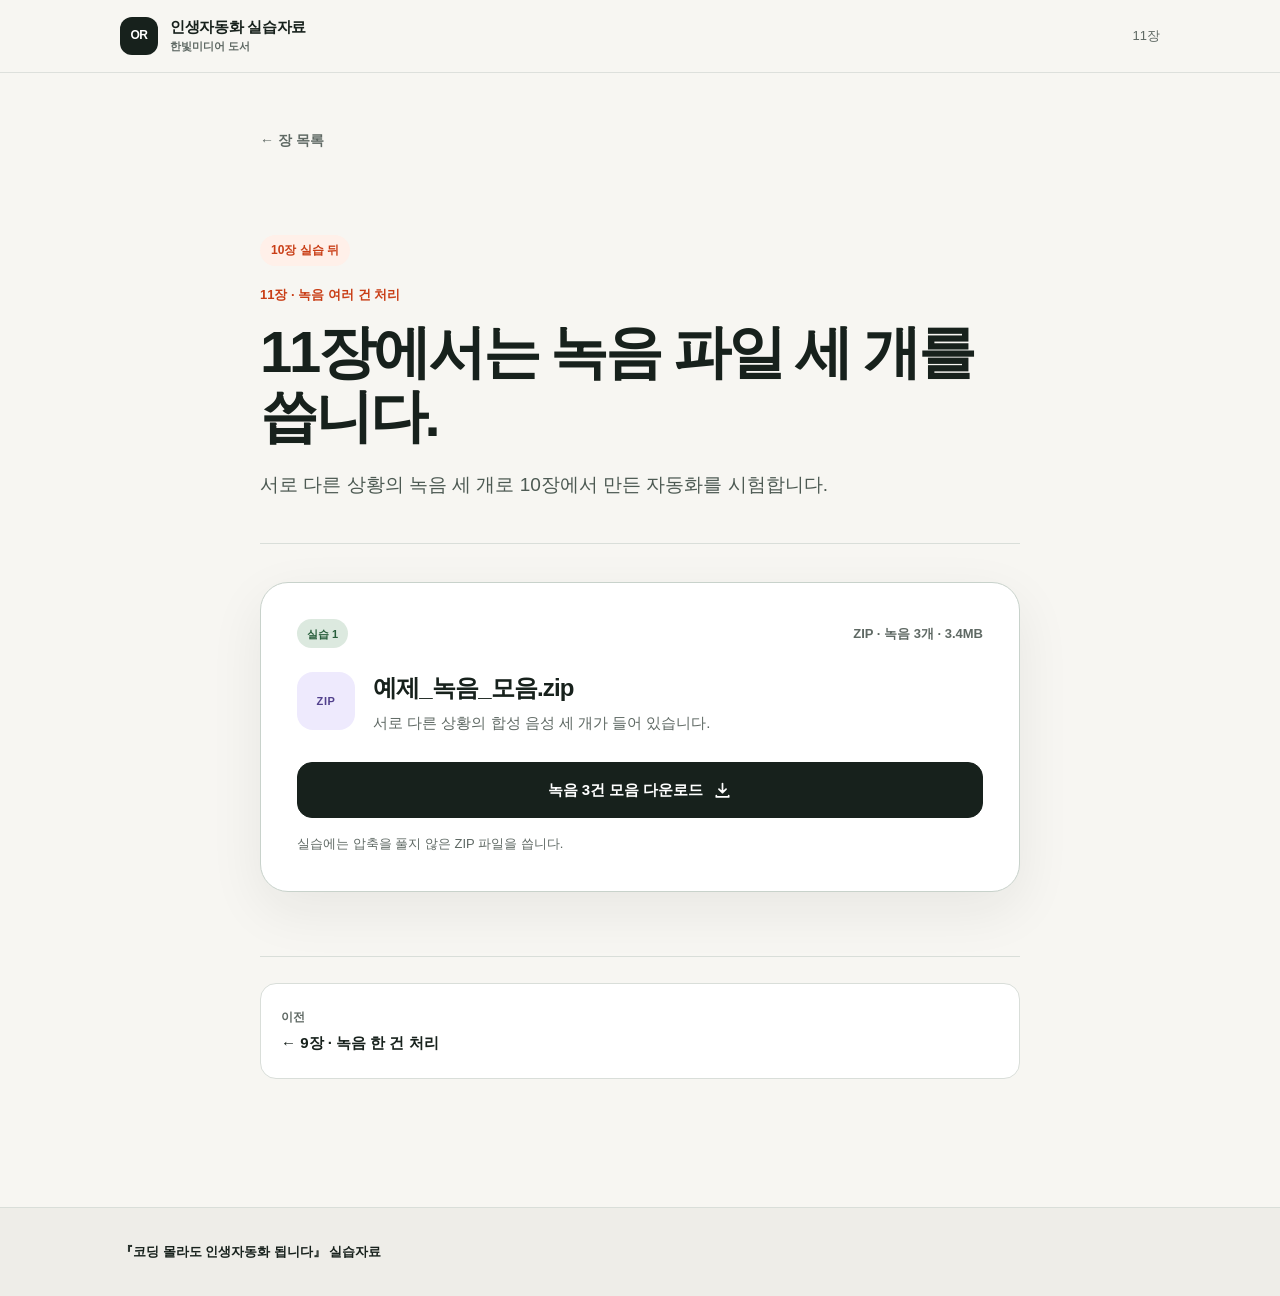
==== 11/index.html @ 4346d93c "refactor: split exercises into chapter pages" ====
<!DOCTYPE html>
<html lang="ko">
  <head>
    <meta charset="utf-8">
    <meta name="viewport" content="width=device-width, initial-scale=1">
    <meta name="theme-color" content="#f7f6f2">
    <meta name="robots" content="noindex, nofollow">
    <meta name="description" content="11장 녹음 여러 건 처리 실습자료">
    <link rel="canonical" href="https://life-auto.vercel.app/11/">
    <link rel="icon" href="/assets/favicon.svg" type="image/svg+xml">
    <link rel="stylesheet" href="/assets/styles.css">
    <script src="/assets/app.js" defer></script>
    <title>11장 녹음 여러 건 처리 | 인생자동화 실습자료</title>
  </head>
  <body>
    <a class="skip-link" href="#main" data-action="navigation.skip-to-main">
      본문으로 바로 이동
    </a>

    <header class="site-header">
      <div class="shell header-inner">
        <a class="brand" href="/" aria-label="장 목록" data-action="navigation.home">
          <span class="brand-mark" aria-hidden="true">OR</span>
          <span class="brand-copy">
            <strong>인생자동화 실습자료</strong>
            <span>한빛미디어 도서</span>
          </span>
        </a>
        <span class="header-state">11장</span>
      </div>
    </header>

    <main class="chapter-main" id="main">
      <div class="content-shell">
        <a class="back-link" href="/" data-action="navigation.chapter-picker">← 장 목록</a>

        <header class="chapter-hero">
          <span class="prerequisite">10장 실습 뒤</span>
          <p class="chapter-kicker">11장 · 녹음 여러 건 처리</p>
          <h1>11장에서는 녹음 파일 세 개를 씁니다.</h1>
          <p class="chapter-lead">
            서로 다른 상황의 녹음 세 개로 10장에서 만든 자동화를 시험합니다.
          </p>
        </header>

        <section class="step-block" aria-labelledby="audio-bundle-title" data-testid="chapter-11-audio-bundle">
          <div class="file-card">
            <div class="file-topline">
              <span class="timing">실습 1</span>
              <span class="file-meta">ZIP · 녹음 3개 · 3.4MB</span>
            </div>
            <div class="file-summary">
              <span class="file-icon is-audio" aria-hidden="true">ZIP</span>
              <div class="file-copy">
                <h2 id="audio-bundle-title">예제_녹음_모음.zip</h2>
                <p>서로 다른 상황의 합성 음성 세 개가 들어 있습니다.</p>
              </div>
            </div>
            <a
              class="download-button"
              href="/downloads/예제_녹음_모음.zip"
              download="예제_녹음_모음.zip"
              data-download="예제_녹음_모음.zip"
              data-action="download.chapter11.audio-bundle"
            >
              <span data-button-label>녹음 3건 모음 다운로드</span>
              <svg viewBox="0 0 20 20" aria-hidden="true">
                <path d="M10 2.75v9.5m0 0 3.75-3.75M10 12.25 6.25 8.5M3.5 15.25v1.5h13v-1.5"/>
              </svg>
            </a>
            <p class="after-note">
              실습에는 압축을 풀지 않은 ZIP 파일을 씁니다.
            </p>
          </div>
        </section>

        <nav class="chapter-pagination is-single" aria-label="실습자료 장 이동">
          <a
            class="pager-link"
            href="/9/"
            data-action="navigation.previous-chapter09"
          >
            <span>이전</span>
            <strong>← 9장 · 녹음 한 건 처리</strong>
          </a>
        </nav>
      </div>

      <p class="download-status" role="status" aria-live="polite" aria-atomic="true"></p>
    </main>

    <footer class="site-footer">
      <div class="shell footer-inner">
        <p>『코딩 몰라도 인생자동화 됩니다』 실습자료</p>
      </div>
    </footer>
  </body>
</html>
---- assets/styles.css ----
:root {
  --paper: #f7f6f2;
  --surface: #ffffff;
  --ink: #17211c;
  --muted: #5f6964;
  --line: #d9ded9;
  --accent: #c93e16;
  --accent-soft: #fff0e9;
  --sage: #dce9df;
  --sage-strong: #285e3b;
  --lavender: #eeeafd;
  --lavender-strong: #52418d;
  --warning: #704600;
  --warning-soft: #fff6d9;
  --warning-line: #e5c86d;
  --shadow: 0 18px 55px rgba(23, 33, 28, 0.07);
  --radius-lg: 28px;
  --radius-md: 18px;
  --shell: 1040px;
  --content: 760px;
}

* {
  box-sizing: border-box;
}

html {
  scroll-behavior: smooth;
}

body {
  min-height: 100vh;
  margin: 0;
  display: flex;
  flex-direction: column;
  background: var(--paper);
  color: var(--ink);
  font-family: Pretendard, "Pretendard Variable", -apple-system, BlinkMacSystemFont,
    "Apple SD Gothic Neo", "Noto Sans KR", "Segoe UI", sans-serif;
  font-size: 16px;
  line-height: 1.65;
  word-break: keep-all;
  -webkit-font-smoothing: antialiased;
}

main {
  flex: 1;
}

a {
  color: inherit;
}

button,
a {
  -webkit-tap-highlight-color: transparent;
}

button {
  font: inherit;
}

.shell {
  width: min(calc(100% - 40px), var(--shell));
  margin-inline: auto;
}

.content-shell {
  width: min(calc(100% - 40px), var(--content));
  margin-inline: auto;
}

.skip-link {
  position: fixed;
  z-index: 100;
  top: 12px;
  left: 12px;
  padding: 10px 14px;
  border-radius: 10px;
  background: var(--ink);
  color: #fff;
  font-weight: 750;
  text-decoration: none;
  transform: translateY(-170%);
  transition: transform 160ms ease;
}

.skip-link:focus {
  transform: translateY(0);
}

:focus-visible {
  outline: 3px solid #215bd8;
  outline-offset: 4px;
}

.site-header {
  position: sticky;
  z-index: 20;
  top: 0;
  border-bottom: 1px solid rgba(217, 222, 217, 0.86);
  background: rgba(247, 246, 242, 0.94);
  backdrop-filter: blur(16px);
}

.header-inner {
  min-height: 72px;
  display: flex;
  align-items: center;
  justify-content: space-between;
  gap: 24px;
}

.brand {
  display: inline-flex;
  align-items: center;
  gap: 12px;
  text-decoration: none;
}

.brand-mark {
  width: 38px;
  height: 38px;
  display: grid;
  place-items: center;
  border-radius: 12px;
  background: var(--ink);
  color: #fff;
  font-size: 12px;
  font-weight: 900;
  letter-spacing: -0.04em;
}

.brand-copy {
  display: grid;
  line-height: 1.25;
}

.brand-copy strong {
  font-size: 15px;
  letter-spacing: -0.02em;
}

.brand-copy span {
  margin-top: 3px;
  color: var(--muted);
  font-size: 11px;
  font-weight: 700;
}

.header-state {
  color: var(--muted);
  font-size: 13px;
  font-variant-numeric: tabular-nums;
}

.eyebrow {
  margin: 0 0 13px;
  color: var(--accent);
  font-size: 13px;
  font-weight: 850;
  letter-spacing: 0.08em;
}

.home-hero {
  border-bottom: 1px solid var(--line);
  background: #fbfaf7;
}

.home-hero-inner {
  max-width: 820px;
  padding-block: clamp(58px, 6vw, 76px);
}

.home-hero h1 {
  max-width: 760px;
  margin: 0;
  font-size: clamp(42px, 5vw, 60px);
  line-height: 1.07;
  letter-spacing: -0.06em;
}

.home-description {
  max-width: 650px;
  margin: 19px 0 0;
  color: #4d5a53;
  font-size: clamp(17px, 2vw, 20px);
  line-height: 1.75;
  letter-spacing: -0.025em;
}

.chapter-picker {
  padding-block: clamp(44px, 5vw, 58px) clamp(72px, 8vw, 96px);
}

.picker-heading {
  margin-bottom: 30px;
}

.picker-heading h2 {
  margin: 0;
  font-size: clamp(26px, 3vw, 36px);
  line-height: 1.2;
  letter-spacing: -0.045em;
}

.picker-heading p {
  margin: 10px 0 0;
  color: var(--muted);
  font-size: 16px;
}

.chapter-grid {
  display: grid;
  grid-template-columns: repeat(2, minmax(0, 1fr));
  gap: 16px;
}

.chapter-card {
  min-height: 160px;
  display: grid;
  grid-template-columns: 72px minmax(0, 1fr) 32px;
  align-items: center;
  gap: 20px;
  padding: 24px;
  border: 1px solid var(--line);
  border-radius: var(--radius-lg);
  background: var(--surface);
  box-shadow: 0 7px 25px rgba(23, 33, 28, 0.035);
  text-decoration: none;
  transition: border-color 160ms ease, box-shadow 160ms ease, transform 160ms ease;
}

.chapter-card:hover {
  border-color: #aeb8b1;
  box-shadow: var(--shadow);
  transform: translateY(-2px);
}

.chapter-card-number {
  color: #6d7a73;
  font-size: 48px;
  font-weight: 900;
  line-height: 1;
  letter-spacing: -0.07em;
  font-variant-numeric: tabular-nums;
}

.chapter-card-copy {
  min-width: 0;
}

.chapter-card-status {
  display: inline-flex;
  min-height: 27px;
  align-items: center;
  padding: 3px 10px;
  border-radius: 999px;
  background: var(--sage);
  color: var(--sage-strong);
  font-size: 11px;
  font-weight: 850;
}

.chapter-card-status.is-empty {
  background: var(--accent-soft);
  color: var(--accent);
}

.chapter-card h3 {
  margin: 12px 0 0;
  font-size: 22px;
  line-height: 1.28;
  letter-spacing: -0.04em;
}

.chapter-card p {
  margin: 7px 0 0;
  color: var(--muted);
  font-size: 14px;
}

.chapter-card-arrow {
  width: 32px;
  height: 32px;
  display: grid;
  place-items: center;
  border-radius: 50%;
  background: #f0f2ee;
  color: var(--ink);
  transition: background 160ms ease, color 160ms ease, transform 160ms ease;
}

.chapter-card-arrow svg {
  width: 18px;
  height: 18px;
  fill: none;
  stroke: currentColor;
  stroke-width: 1.8;
  stroke-linecap: round;
  stroke-linejoin: round;
}

.chapter-card:hover .chapter-card-arrow {
  background: var(--ink);
  color: #fff;
  transform: translateX(2px);
}

.computer-note {
  display: none;
  margin-top: 18px;
  padding: 16px;
  border: 1px solid var(--line);
  border-radius: 15px;
  background: var(--surface);
  color: var(--muted);
  font-size: 14px;
}

.copy-button {
  min-height: 44px;
  margin-top: 12px;
  padding: 8px 14px;
  border: 1px solid var(--line);
  border-radius: 11px;
  background: var(--paper);
  color: var(--ink);
  font-weight: 800;
  cursor: pointer;
}

.chapter-main {
  padding-block: 46px clamp(88px, 11vw, 128px);
}

.back-link {
  min-height: 44px;
  display: inline-flex;
  align-items: center;
  gap: 8px;
  color: var(--muted);
  font-size: 14px;
  font-weight: 750;
  text-decoration: none;
}

.back-link:hover {
  color: var(--ink);
}

.chapter-hero {
  margin: clamp(40px, 7vw, 72px) 0 42px;
}

.chapter-kicker {
  margin: 0 0 15px;
  color: var(--accent);
  font-size: 13px;
  font-weight: 850;
}

.chapter-hero h1 {
  margin: 0;
  font-size: clamp(38px, 6vw, 58px);
  line-height: 1.1;
  letter-spacing: -0.055em;
}

.chapter-lead {
  max-width: 650px;
  margin: 20px 0 0;
  color: #4d5a53;
  font-size: clamp(17px, 2vw, 19px);
  line-height: 1.75;
}

.prerequisite {
  display: inline-flex;
  min-height: 31px;
  align-items: center;
  margin-bottom: 18px;
  padding: 4px 11px;
  border-radius: 999px;
  background: var(--accent-soft);
  color: var(--accent);
  font-size: 12px;
  font-weight: 850;
}

.step-block {
  padding-top: 38px;
  border-top: 1px solid var(--line);
}

.step-block + .step-block {
  margin-top: 66px;
}

.step-heading {
  margin-bottom: 20px;
}

.step-label {
  margin: 0 0 8px;
  color: var(--sage-strong);
  font-size: 12px;
  font-weight: 850;
}

.step-label.is-later {
  color: var(--warning);
}

.step-heading h2 {
  margin: 0;
  font-size: clamp(25px, 3.5vw, 34px);
  line-height: 1.25;
  letter-spacing: -0.045em;
}

.step-heading p {
  margin: 10px 0 0;
  color: var(--muted);
}

.file-card {
  padding: clamp(24px, 4vw, 36px);
  border: 1px solid #c8d2cb;
  border-radius: var(--radius-lg);
  background: var(--surface);
  box-shadow: var(--shadow);
}

.file-card.is-later {
  border-color: var(--warning-line);
  box-shadow: 0 14px 40px rgba(112, 70, 0, 0.055);
}

.file-topline {
  display: flex;
  align-items: center;
  justify-content: space-between;
  gap: 16px;
  margin-bottom: 24px;
}

.timing {
  display: inline-flex;
  min-height: 29px;
  align-items: center;
  padding: 4px 10px;
  border-radius: 999px;
  background: var(--sage);
  color: var(--sage-strong);
  font-size: 11px;
  font-weight: 850;
}

.timing.is-later {
  background: var(--warning-soft);
  color: var(--warning);
}

.file-meta {
  color: var(--muted);
  font-size: 13px;
  font-weight: 700;
  font-variant-numeric: tabular-nums;
}

.file-summary {
  display: grid;
  grid-template-columns: 58px minmax(0, 1fr);
  gap: 18px;
}

.file-icon {
  width: 58px;
  height: 58px;
  display: grid;
  place-items: center;
  border-radius: 16px;
  background: #e9efea;
  color: #345441;
  font-size: 11px;
  font-weight: 900;
  letter-spacing: 0.05em;
}

.file-icon.is-pdf {
  background: #fce9e5;
  color: #a23a25;
}

.file-icon.is-audio {
  background: var(--lavender);
  color: var(--lavender-strong);
}

.file-copy {
  min-width: 0;
}

.file-copy h2,
.file-copy h3 {
  margin: 0;
  font-size: clamp(19px, 2.5vw, 24px);
  line-height: 1.3;
  letter-spacing: -0.035em;
  overflow-wrap: anywhere;
}

.file-copy p {
  margin: 8px 0 0;
  color: var(--muted);
  font-size: 15px;
}

.download-button {
  width: 100%;
  min-height: 56px;
  margin-top: 26px;
  display: flex;
  align-items: center;
  justify-content: center;
  gap: 10px;
  padding: 14px 20px;
  border: 1px solid var(--ink);
  border-radius: 15px;
  background: var(--ink);
  color: #fff;
  font-size: 15px;
  font-weight: 850;
  text-align: center;
  text-decoration: none;
  transition: background 160ms ease, border-color 160ms ease, transform 160ms ease;
}

.download-button:hover {
  border-color: #293b32;
  background: #293b32;
  transform: translateY(-1px);
}

.download-button.is-secondary {
  border-color: #c9a84d;
  background: #fff;
  color: #573600;
}

.download-button.is-secondary:hover {
  border-color: #a77f1d;
  background: var(--warning-soft);
}

.download-button.is-started {
  border-color: var(--sage-strong);
  background: var(--sage-strong);
  color: #fff;
}

.download-button svg {
  width: 19px;
  height: 19px;
  fill: none;
  stroke: currentColor;
  stroke-width: 1.8;
  stroke-linecap: round;
  stroke-linejoin: round;
}

.after-note {
  margin: 15px 0 0;
  color: var(--muted);
  font-size: 13px;
}

.after-note strong {
  color: var(--ink);
}

.answer-warning {
  margin-bottom: 18px;
  display: grid;
  grid-template-columns: 21px minmax(0, 1fr);
  gap: 11px;
  padding: 15px 16px;
  border: 1px solid var(--warning-line);
  border-radius: 14px;
  background: var(--warning-soft);
  color: var(--warning);
  font-size: 14px;
}

.answer-warning svg {
  width: 21px;
  height: 21px;
  margin-top: 1px;
  fill: none;
  stroke: currentColor;
  stroke-width: 1.7;
  stroke-linecap: round;
  stroke-linejoin: round;
}

.answer-warning p {
  margin: 0;
}

.empty-state {
  padding: clamp(30px, 5vw, 48px);
  border: 1px solid var(--line);
  border-radius: var(--radius-lg);
  background: var(--surface);
  box-shadow: var(--shadow);
}

.empty-mark {
  width: 54px;
  height: 54px;
  display: grid;
  place-items: center;
  margin-bottom: 25px;
  border-radius: 17px;
  background: var(--accent-soft);
  color: var(--accent);
  font-size: 14px;
  font-weight: 900;
}

.empty-state h2 {
  margin: 0;
  font-size: clamp(25px, 3.5vw, 34px);
  line-height: 1.25;
  letter-spacing: -0.045em;
}

.empty-state p {
  margin: 13px 0 0;
  color: var(--muted);
}

.chapter-pagination {
  margin-top: 64px;
  padding-top: 26px;
  display: grid;
  grid-template-columns: repeat(2, minmax(0, 1fr));
  gap: 14px;
  border-top: 1px solid var(--line);
}

.chapter-pagination.is-single {
  grid-template-columns: minmax(0, 1fr);
}

.pager-link {
  min-height: 96px;
  display: flex;
  flex-direction: column;
  justify-content: center;
  padding: 18px 20px;
  border: 1px solid var(--line);
  border-radius: 16px;
  background: var(--surface);
  text-decoration: none;
  transition: border-color 160ms ease, transform 160ms ease;
}

.pager-link:hover {
  border-color: #9faaa3;
  transform: translateY(-1px);
}

.pager-link.is-next {
  text-align: right;
}

.pager-link span {
  color: var(--muted);
  font-size: 12px;
  font-weight: 700;
}

.pager-link strong {
  margin-top: 5px;
  font-size: 15px;
  line-height: 1.35;
}

.download-status {
  position: fixed;
  z-index: 30;
  right: 20px;
  bottom: 20px;
  max-width: min(460px, calc(100% - 40px));
  margin: 0;
  padding: 14px 18px;
  border-radius: 13px;
  background: var(--ink);
  color: #fff;
  box-shadow: var(--shadow);
  font-size: 14px;
  font-weight: 700;
  opacity: 0;
  pointer-events: none;
  transform: translateY(12px);
  transition: opacity 160ms ease, transform 160ms ease;
}

.download-status.is-visible {
  opacity: 1;
  transform: translateY(0);
}

.site-footer {
  border-top: 1px solid var(--line);
  background: #eeede8;
}

.footer-inner {
  min-height: 88px;
  display: flex;
  align-items: center;
  justify-content: space-between;
  gap: 30px;
  color: var(--muted);
  font-size: 13px;
}

.footer-inner p {
  margin: 0;
}

.footer-inner p:first-child {
  color: var(--ink);
  font-weight: 800;
}

@media (max-width: 760px) {
  .shell,
  .content-shell {
    width: min(calc(100% - 30px), var(--shell));
  }

  .header-inner {
    min-height: 66px;
  }

  .header-state {
    display: none;
  }

  .home-hero-inner {
    padding-block: 58px 64px;
  }

  .chapter-grid {
    grid-template-columns: 1fr;
  }

  .computer-note {
    display: block;
  }

  .chapter-main {
    padding-top: 30px;
  }

  .chapter-hero {
    margin-top: 32px;
  }

  .footer-inner {
    padding-block: 28px;
    display: grid;
    gap: 8px;
  }
}

@media (max-width: 520px) {
  .brand-copy span {
    display: none;
  }

  .home-hero h1 {
    font-size: clamp(40px, 12vw, 52px);
  }

  .home-description {
    font-size: 16px;
  }

  .chapter-picker {
    padding-top: 48px;
  }

  .chapter-card {
    min-height: 158px;
    grid-template-columns: 54px minmax(0, 1fr) 28px;
    gap: 14px;
    padding: 21px 18px;
    border-radius: 21px;
  }

  .chapter-card-number {
    font-size: 39px;
  }

  .chapter-card h3 {
    font-size: 19px;
  }

  .chapter-card p {
    font-size: 13px;
  }

  .chapter-card-arrow {
    width: 28px;
    height: 28px;
  }

  .chapter-hero h1 {
    font-size: clamp(36px, 11vw, 48px);
  }

  .file-card {
    padding: 22px 18px;
    border-radius: 21px;
  }

  .file-topline {
    align-items: flex-start;
    flex-direction: column;
    gap: 8px;
    margin-bottom: 20px;
  }

  .file-summary {
    grid-template-columns: 46px minmax(0, 1fr);
    gap: 13px;
  }

  .file-icon {
    width: 46px;
    height: 46px;
    border-radius: 13px;
    font-size: 10px;
  }

  .file-copy p {
    font-size: 14px;
  }

  .chapter-pagination {
    grid-template-columns: 1fr;
  }

  .pager-link.is-next {
    text-align: left;
  }

  .download-status {
    right: 15px;
    bottom: 15px;
    max-width: calc(100% - 30px);
  }
}

@media (prefers-reduced-motion: reduce) {
  html {
    scroll-behavior: auto;
  }

  *,
  *::before,
  *::after {
    scroll-behavior: auto !important;
    transition-duration: 0.01ms !important;
  }
}
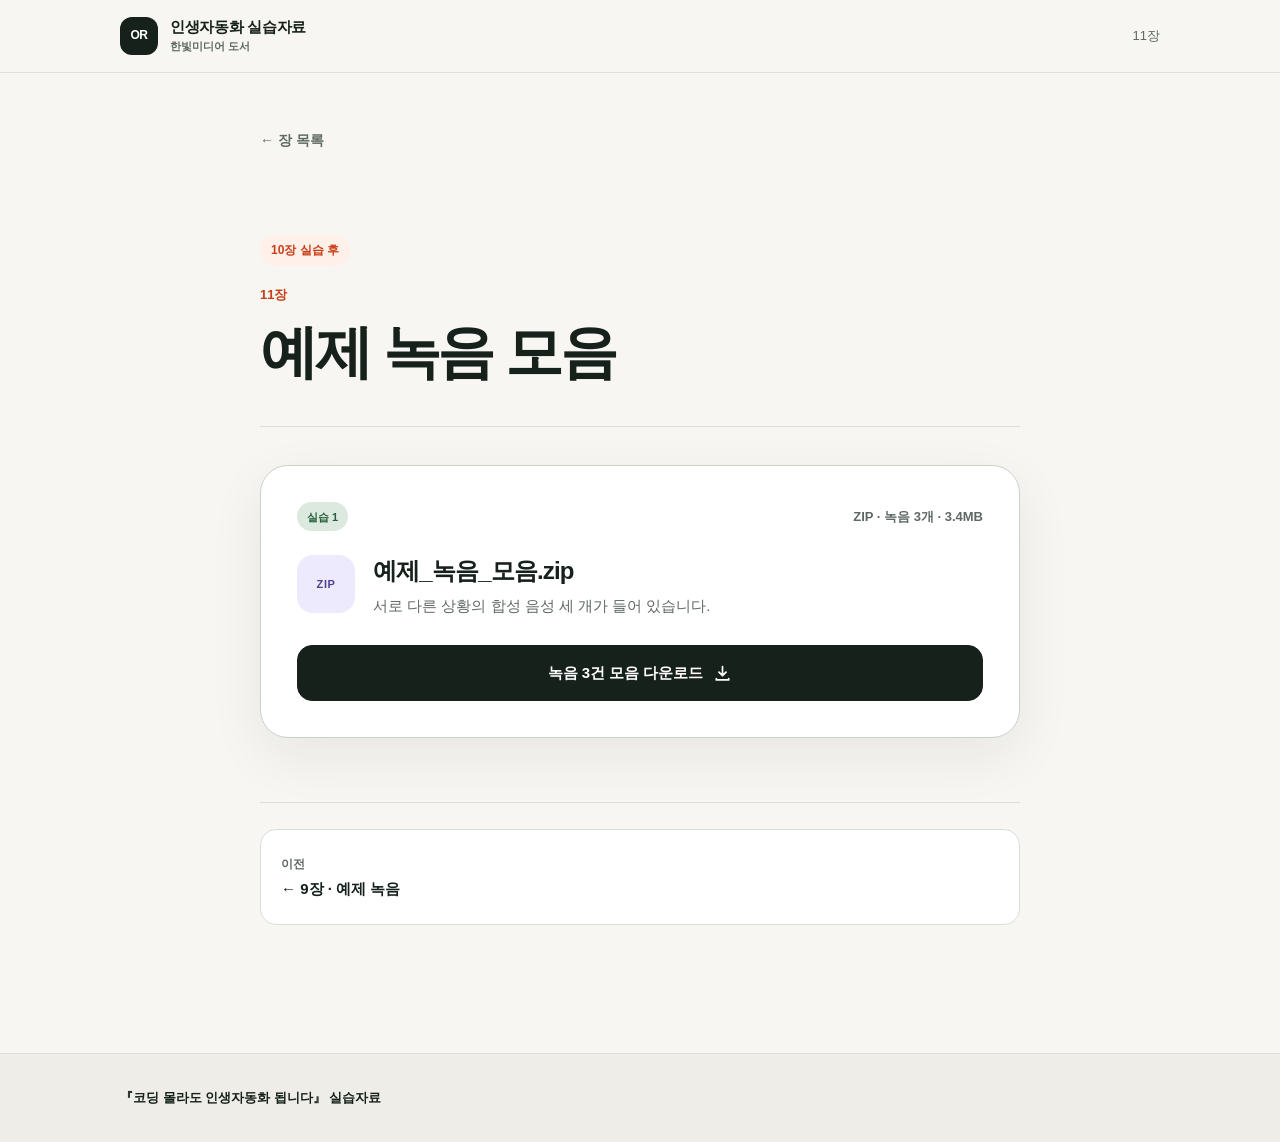
==== commit 58c5a841: "fix: simplify exercise navigation and copy" ====
--- a/11/index.html
+++ b/11/index.html
@@ -10,7 +10,7 @@
     <link rel="icon" href="/assets/favicon.svg" type="image/svg+xml">
     <link rel="stylesheet" href="/assets/styles.css">
     <script src="/assets/app.js" defer></script>
-    <title>11장 녹음 여러 건 처리 | 인생자동화 실습자료</title>
+    <title>11장 예제 녹음 모음 | 인생자동화 실습자료</title>
   </head>
   <body>
     <a class="skip-link" href="#main" data-action="navigation.skip-to-main">
@@ -35,12 +35,9 @@
         <a class="back-link" href="/" data-action="navigation.chapter-picker">← 장 목록</a>
 
         <header class="chapter-hero">
-          <span class="prerequisite">10장 실습 뒤</span>
-          <p class="chapter-kicker">11장 · 녹음 여러 건 처리</p>
-          <h1>11장에서는 녹음 파일 세 개를 씁니다.</h1>
-          <p class="chapter-lead">
-            서로 다른 상황의 녹음 세 개로 10장에서 만든 자동화를 시험합니다.
-          </p>
+          <span class="prerequisite">10장 실습 후</span>
+          <p class="chapter-kicker">11장</p>
+          <h1>예제 녹음 모음</h1>
         </header>
 
         <section class="step-block" aria-labelledby="audio-bundle-title" data-testid="chapter-11-audio-bundle">
@@ -68,9 +65,6 @@
                 <path d="M10 2.75v9.5m0 0 3.75-3.75M10 12.25 6.25 8.5M3.5 15.25v1.5h13v-1.5"/>
               </svg>
             </a>
-            <p class="after-note">
-              실습에는 압축을 풀지 않은 ZIP 파일을 씁니다.
-            </p>
           </div>
         </section>
 
@@ -81,7 +75,7 @@
             data-action="navigation.previous-chapter09"
           >
             <span>이전</span>
-            <strong>← 9장 · 녹음 한 건 처리</strong>
+            <strong>← 9장 · 예제 녹음</strong>
           </a>
         </nav>
       </div>
--- a/assets/styles.css
+++ b/assets/styles.css
@@ -180,15 +180,6 @@
   letter-spacing: -0.06em;
 }
 
-.home-description {
-  max-width: 650px;
-  margin: 19px 0 0;
-  color: #4d5a53;
-  font-size: clamp(17px, 2vw, 20px);
-  line-height: 1.75;
-  letter-spacing: -0.025em;
-}
-
 .chapter-picker {
   padding-block: clamp(44px, 5vw, 58px) clamp(72px, 8vw, 96px);
 }
@@ -204,15 +195,9 @@
   letter-spacing: -0.045em;
 }
 
-.picker-heading p {
-  margin: 10px 0 0;
-  color: var(--muted);
-  font-size: 16px;
-}
-
 .chapter-grid {
   display: grid;
-  grid-template-columns: repeat(2, minmax(0, 1fr));
+  grid-template-columns: repeat(3, minmax(0, 1fr));
   gap: 16px;
 }
 
@@ -272,12 +257,6 @@
   font-size: 22px;
   line-height: 1.28;
   letter-spacing: -0.04em;
-}
-
-.chapter-card p {
-  margin: 7px 0 0;
-  color: var(--muted);
-  font-size: 14px;
 }
 
 .chapter-card-arrow {
@@ -365,14 +344,6 @@
   font-size: clamp(38px, 6vw, 58px);
   line-height: 1.1;
   letter-spacing: -0.055em;
-}
-
-.chapter-lead {
-  max-width: 650px;
-  margin: 20px 0 0;
-  color: #4d5a53;
-  font-size: clamp(17px, 2vw, 19px);
-  line-height: 1.75;
 }
 
 .prerequisite {
@@ -570,16 +541,6 @@
   stroke-linejoin: round;
 }
 
-.after-note {
-  margin: 15px 0 0;
-  color: var(--muted);
-  font-size: 13px;
-}
-
-.after-note strong {
-  color: var(--ink);
-}
-
 .answer-warning {
   margin-bottom: 18px;
   display: grid;
@@ -760,7 +721,15 @@
   }
 
   .computer-note {
-    display: block;
+    display: flex;
+    align-items: center;
+    justify-content: space-between;
+    gap: 12px;
+  }
+
+  .copy-button {
+    flex: none;
+    margin-top: 0;
   }
 
   .chapter-main {
@@ -785,10 +754,6 @@
 
   .home-hero h1 {
     font-size: clamp(40px, 12vw, 52px);
-  }
-
-  .home-description {
-    font-size: 16px;
   }
 
   .chapter-picker {
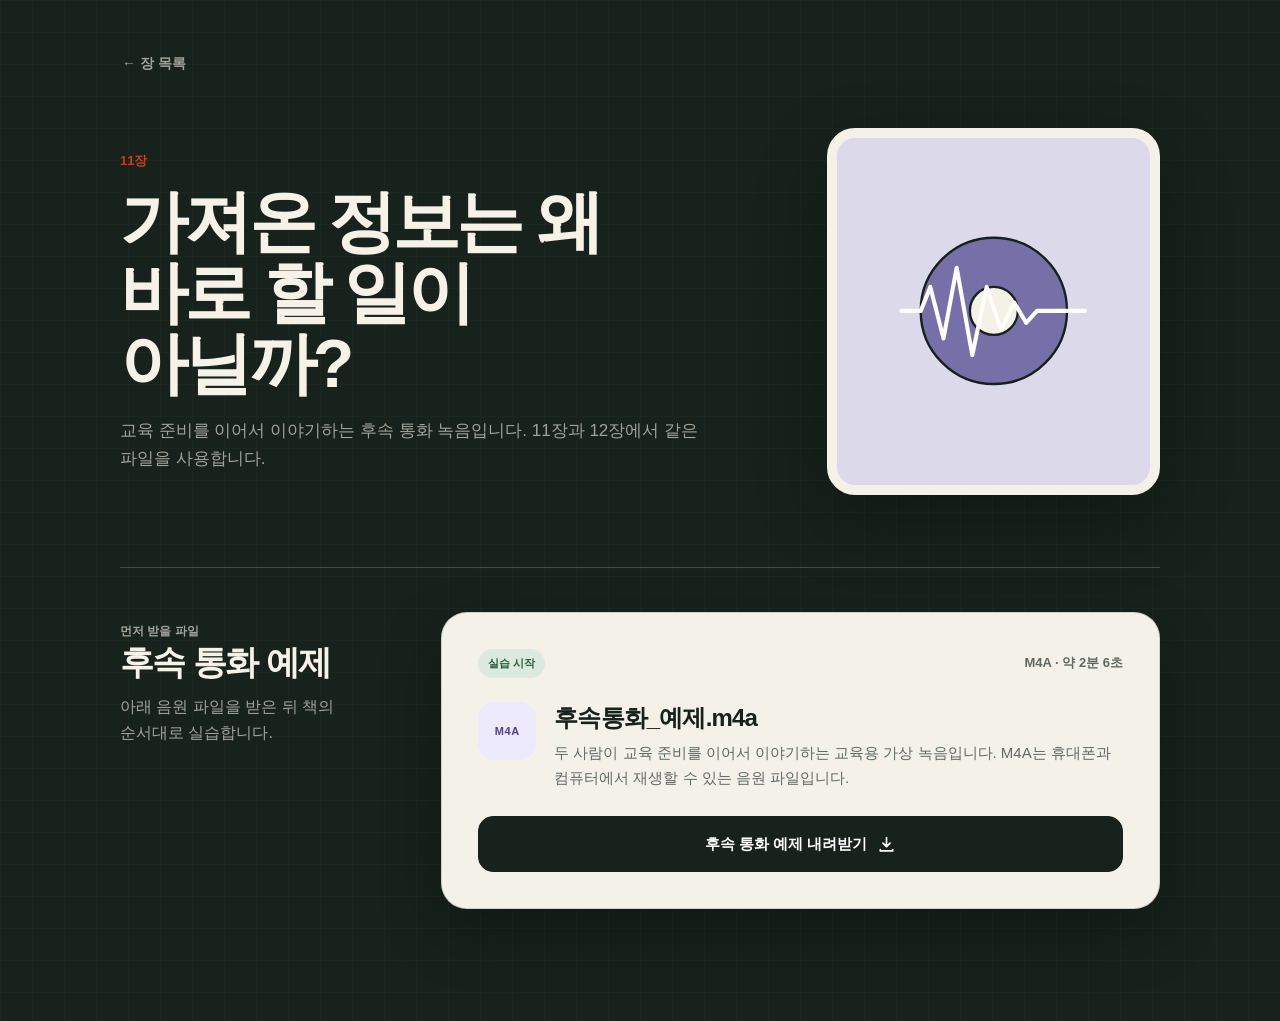
==== commit bba8cb74: "feat: publish shared chapter 11 and 12 follow-up audio" ====
--- a/11/index.html
+++ b/11/index.html
@@ -5,88 +5,25 @@
     <meta name="viewport" content="width=device-width, initial-scale=1">
     <meta name="theme-color" content="#f7f6f2">
     <meta name="robots" content="noindex, nofollow">
-    <meta name="description" content="11장 녹음 여러 건 처리 실습자료">
+    <meta name="description" content="11장과 12장에서 함께 사용하는 교육 준비 후속 통화 실습자료">
     <link rel="canonical" href="https://life-auto.vercel.app/11/">
     <link rel="icon" href="/assets/favicon.svg" type="image/svg+xml">
     <link rel="stylesheet" href="/assets/styles.css">
     <script src="/assets/app.js" defer></script>
-    <title>11장 예제 녹음 모음 | 인생자동화 실습자료</title>
+    <title>11장. 가져온 정보는 왜 바로 할 일이 아닐까? | 인생자동화 실습자료</title>
   </head>
-  <body>
-    <a class="skip-link" href="#main" data-action="navigation.skip-to-main">
-      본문으로 바로 이동
-    </a>
+  <body class="chapter-page chapter-page--audio">
+    <a class="skip-link" href="#main" data-action="navigation.skip-to-main">본문으로 바로 이동</a>
+    <header class="site-header"><div class="shell header-inner"><a class="brand" href="/" aria-label="장 목록" data-action="navigation.home"><span class="brand-mark" aria-hidden="true">OR</span><span class="brand-copy"><strong>인생자동화 실습자료</strong><span>한빛미디어 도서</span></span></a><span class="header-state">11장</span></div></header>
+    <main class="chapter-main" id="main"><div class="content-shell">
+      <a class="back-link" href="/" data-action="navigation.chapter-picker">← 장 목록</a>
+      <header class="chapter-hero"><div class="chapter-hero-copy"><p class="chapter-kicker">11장</p><h1>가져온 정보는 왜 바로 할 일이 아닐까?</h1><p class="chapter-intro">교육 준비를 이어서 이야기하는 후속 통화 녹음입니다. 11장과 12장에서 같은 파일을 사용합니다.</p></div><div class="chapter-hero-visual" aria-hidden="true"><svg viewBox="0 0 240 180"><circle class="visual-disc" cx="120" cy="90" r="61"/><circle class="visual-disc-inner" cx="120" cy="90" r="20"/><path class="visual-wave" d="M43 90h16l8-20 11 43 11-59 13 73 12-57 12 36 11-23 10 17 9-10h40"/></svg></div></header>
 
-    <header class="site-header">
-      <div class="shell header-inner">
-        <a class="brand" href="/" aria-label="장 목록" data-action="navigation.home">
-          <span class="brand-mark" aria-hidden="true">OR</span>
-          <span class="brand-copy">
-            <strong>인생자동화 실습자료</strong>
-            <span>한빛미디어 도서</span>
-          </span>
-        </a>
-        <span class="header-state">11장</span>
-      </div>
-    </header>
-
-    <main class="chapter-main" id="main">
-      <div class="content-shell">
-        <a class="back-link" href="/" data-action="navigation.chapter-picker">← 장 목록</a>
-
-        <header class="chapter-hero">
-          <span class="prerequisite">10장 실습 후</span>
-          <p class="chapter-kicker">11장</p>
-          <h1>예제 녹음 모음</h1>
-        </header>
-
-        <section class="step-block" aria-labelledby="audio-bundle-title" data-testid="chapter-11-audio-bundle">
-          <div class="file-card">
-            <div class="file-topline">
-              <span class="timing">실습 1</span>
-              <span class="file-meta">ZIP · 녹음 3개 · 3.4MB</span>
-            </div>
-            <div class="file-summary">
-              <span class="file-icon is-audio" aria-hidden="true">ZIP</span>
-              <div class="file-copy">
-                <h2 id="audio-bundle-title">예제_녹음_모음.zip</h2>
-                <p>서로 다른 상황의 합성 음성 세 개가 들어 있습니다.</p>
-              </div>
-            </div>
-            <a
-              class="download-button"
-              href="/downloads/예제_녹음_모음.zip"
-              download="예제_녹음_모음.zip"
-              data-download="예제_녹음_모음.zip"
-              data-action="download.chapter11.audio-bundle"
-            >
-              <span data-button-label>녹음 3건 모음 다운로드</span>
-              <svg viewBox="0 0 20 20" aria-hidden="true">
-                <path d="M10 2.75v9.5m0 0 3.75-3.75M10 12.25 6.25 8.5M3.5 15.25v1.5h13v-1.5"/>
-              </svg>
-            </a>
-          </div>
-        </section>
-
-        <nav class="chapter-pagination is-single" aria-label="실습자료 장 이동">
-          <a
-            class="pager-link"
-            href="/9/"
-            data-action="navigation.previous-chapter09"
-          >
-            <span>이전</span>
-            <strong>← 9장 · 예제 녹음</strong>
-          </a>
-        </nav>
-      </div>
-
-      <p class="download-status" role="status" aria-live="polite" aria-atomic="true"></p>
-    </main>
-
-    <footer class="site-footer">
-      <div class="shell footer-inner">
-        <p>『코딩 몰라도 인생자동화 됩니다』 실습자료</p>
-      </div>
-    </footer>
+      <section class="step-block" aria-labelledby="followup-recording-title" data-testid="chapter-11-followup-recording">
+        <header class="step-heading"><p class="step-label">먼저 받을 파일</p><h2 id="followup-recording-title">후속 통화 예제</h2><p>아래 음원 파일을 받은 뒤 책의 순서대로 실습합니다.</p></header>
+        <div class="file-card"><div class="file-topline"><span class="timing">실습 시작</span><span class="file-meta">M4A · 약 2분 6초</span></div><div class="file-summary"><span class="file-icon is-audio" aria-hidden="true">M4A</span><div class="file-copy"><h3>후속통화_예제.m4a</h3><p>두 사람이 교육 준비를 이어서 이야기하는 교육용 가상 녹음입니다. M4A는 휴대폰과 컴퓨터에서 재생할 수 있는 음원 파일입니다.</p></div></div><a class="download-button" href="/downloads/후속통화_예제.m4a" download="후속통화_예제.m4a" data-download="후속통화_예제.m4a" data-action="download.chapter11.followup-recording"><span data-button-label>후속 통화 예제 내려받기</span><svg viewBox="0 0 20 20" aria-hidden="true"><path d="M10 2.75v9.5m0 0 3.75-3.75M10 12.25 6.25 8.5M3.5 15.25v1.5h13v-1.5"/></svg></a></div>
+      </section>
+    </div><p class="download-status" role="status" aria-live="polite" aria-atomic="true"></p></main>
+    <footer class="site-footer"><div class="shell footer-inner"><p>『코딩 몰라도 인생자동화 됩니다』 실습자료</p></div></footer>
   </body>
 </html>
--- a/assets/styles.css
+++ b/assets/styles.css
@@ -1,9 +1,9 @@
 :root {
-  --paper: #f7f6f2;
+  --paper: #f3f1eb;
   --surface: #ffffff;
   --ink: #17211c;
   --muted: #5f6964;
-  --line: #d9ded9;
+  --line: #d5d9d3;
   --accent: #c93e16;
   --accent-soft: #fff0e9;
   --sage: #dce9df;
@@ -13,7 +13,7 @@
   --warning: #704600;
   --warning-soft: #fff6d9;
   --warning-line: #e5c86d;
-  --shadow: 0 18px 55px rgba(23, 33, 28, 0.07);
+  --shadow: 0 24px 64px rgba(23, 33, 28, 0.09);
   --radius-lg: 28px;
   --radius-md: 18px;
   --shell: 1040px;
@@ -43,6 +43,239 @@
   -webkit-font-smoothing: antialiased;
 }
 
+body.home-page {
+  background:
+    linear-gradient(rgba(255, 255, 255, 0.018) 1px, transparent 1px),
+    linear-gradient(90deg, rgba(255, 255, 255, 0.018) 1px, transparent 1px),
+    #17221c;
+  background-size: 32px 32px;
+  color: #f6f2e8;
+}
+
+body.chapter-page {
+  background:
+    linear-gradient(rgba(255, 255, 255, 0.018) 1px, transparent 1px),
+    linear-gradient(90deg, rgba(255, 255, 255, 0.018) 1px, transparent 1px),
+    #17221c;
+  background-size: 32px 32px;
+  color: #f6f2e8;
+}
+
+.chapter-page .site-header {
+  border-color: rgba(246, 242, 232, 0.16);
+  background: rgba(23, 34, 28, 0.92);
+}
+
+.chapter-page .brand-mark {
+  background: #f6f2e8;
+  color: #17221c;
+}
+
+.chapter-page .brand-copy strong {
+  color: #f6f2e8;
+}
+
+.chapter-page .brand-copy span,
+.chapter-page .header-state,
+.chapter-page .back-link,
+.chapter-page .chapter-intro,
+.chapter-page .step-heading > p {
+  color: rgba(246, 242, 232, 0.62);
+}
+
+.chapter-page .back-link:hover {
+  color: #f6f2e8;
+}
+
+.chapter-page .chapter-hero h1,
+.chapter-page .step-heading h2 {
+  color: #f6f2e8;
+}
+
+.chapter-page .step-block {
+  border-color: rgba(246, 242, 232, 0.2);
+}
+
+.chapter-page .practice-flow li {
+  border-color: rgba(246, 242, 232, 0.18);
+  background: rgba(246, 242, 232, 0.06);
+}
+
+.chapter-page .practice-flow strong {
+  color: #f6f2e8;
+}
+
+.chapter-page .practice-flow span {
+  color: rgba(246, 242, 232, 0.6);
+}
+
+.chapter-page .file-card,
+.chapter-page .example-link {
+  border-color: rgba(23, 34, 28, 0.16);
+  background: #f4f1e9;
+  color: #17211c;
+  box-shadow: 0 22px 60px rgba(0, 0, 0, 0.28);
+}
+
+.chapter-page .file-card.is-later {
+  border-color: #d9b85e;
+}
+
+.chapter-page .download-button {
+  border-color: #17221c;
+  background: #17221c;
+}
+
+.chapter-page .download-button:hover {
+  border-color: #30463a;
+  background: #30463a;
+}
+
+.chapter-page .site-footer {
+  border-color: rgba(246, 242, 232, 0.16);
+  background: rgba(12, 20, 15, 0.38);
+}
+
+.chapter-page .footer-inner,
+.chapter-page .footer-inner p:first-child {
+  color: rgba(246, 242, 232, 0.62);
+}
+
+.chapter-page > .site-header,
+.chapter-page > .site-footer {
+  display: none;
+}
+
+.chapter-page .content-shell {
+  width: min(calc(100% - 40px), var(--shell));
+}
+
+.chapter-page .chapter-main {
+  padding-block: 42px 112px;
+}
+
+.chapter-page .back-link {
+  padding-inline: 2px;
+}
+
+.chapter-page .chapter-hero {
+  min-height: 360px;
+  display: grid;
+  grid-template-columns: minmax(0, 1.45fr) minmax(280px, 0.75fr);
+  align-items: stretch;
+  gap: clamp(28px, 5vw, 68px);
+  margin: 42px 0 72px;
+}
+
+.chapter-page .chapter-hero-copy {
+  display: flex;
+  flex-direction: column;
+  justify-content: center;
+  padding-block: 22px;
+}
+
+.chapter-page .chapter-hero h1 {
+  max-width: 13ch;
+  font-size: clamp(46px, 5.4vw, 68px);
+  line-height: 1.04;
+}
+
+.chapter-page .chapter-intro {
+  max-width: 580px;
+}
+
+.chapter-hero-visual {
+  min-height: 320px;
+  display: grid;
+  place-items: center;
+  overflow: hidden;
+  border: 10px solid #f4f1e9;
+  border-radius: 28px;
+  background: #dce7dc;
+  box-shadow: 0 26px 70px rgba(0, 0, 0, 0.28);
+}
+
+.chapter-page--files .chapter-hero-visual {
+  background: #efd9c8;
+}
+
+.chapter-page--audio .chapter-hero-visual {
+  background: #dcd9ea;
+}
+
+.chapter-hero-visual svg {
+  width: 92%;
+  height: auto;
+}
+
+.chapter-page .step-block {
+  display: grid;
+  grid-template-columns: minmax(180px, 0.34fr) minmax(0, 1fr);
+  column-gap: clamp(32px, 6vw, 78px);
+  padding-top: 44px;
+}
+
+.chapter-page .step-heading {
+  grid-column: 1;
+  align-self: start;
+  position: sticky;
+  top: 34px;
+  margin: 0;
+}
+
+.chapter-page .practice-flow,
+.chapter-page .file-card,
+.chapter-page .answer-warning,
+.chapter-page .example-link {
+  grid-column: 2;
+}
+
+.chapter-page .practice-flow {
+  grid-template-columns: repeat(2, minmax(0, 1fr));
+  margin-bottom: 18px;
+}
+
+.chapter-page .practice-flow li {
+  min-height: 132px;
+  padding: 19px;
+  border-radius: 18px;
+}
+
+.chapter-page .file-card {
+  border-radius: 26px;
+}
+
+.chapter-page .step-block + .step-block {
+  margin-top: 88px;
+}
+
+@media (max-width: 860px) {
+  .chapter-page .chapter-hero {
+    grid-template-columns: 1fr;
+  }
+
+  .chapter-page .chapter-hero-visual {
+    min-height: 260px;
+  }
+
+  .chapter-page .step-block {
+    grid-template-columns: 1fr;
+    row-gap: 24px;
+  }
+
+  .chapter-page .step-heading,
+  .chapter-page .practice-flow,
+  .chapter-page .file-card,
+  .chapter-page .answer-warning,
+  .chapter-page .example-link {
+    grid-column: 1;
+  }
+
+  .chapter-page .step-heading {
+    position: static;
+  }
+}
+
 main {
   flex: 1;
 }
@@ -58,6 +291,10 @@
 
 button {
   font: inherit;
+}
+
+.mobile-gate {
+  display: none;
 }
 
 .shell {
@@ -163,111 +400,202 @@
 }
 
 .home-hero {
-  border-bottom: 1px solid var(--line);
-  background: #fbfaf7;
+  background: transparent;
 }
 
 .home-hero-inner {
-  max-width: 820px;
-  padding-block: clamp(58px, 6vw, 76px);
+  padding-block: clamp(64px, 7vw, 92px) clamp(44px, 5vw, 64px);
+  border-bottom: 1px solid rgba(246, 242, 232, 0.18);
 }
 
 .home-hero h1 {
-  max-width: 760px;
   margin: 0;
-  font-size: clamp(42px, 5vw, 60px);
-  line-height: 1.07;
-  letter-spacing: -0.06em;
+  max-width: 12ch;
+  font-size: clamp(46px, 6vw, 72px);
+  font-weight: 780;
+  line-height: 1.02;
+  letter-spacing: -0.065em;
 }
 
 .chapter-picker {
-  padding-block: clamp(44px, 5vw, 58px) clamp(72px, 8vw, 96px);
+  padding-block: 28px clamp(72px, 8vw, 104px);
 }
 
 .picker-heading {
-  margin-bottom: 30px;
+  margin-bottom: 18px;
 }
 
 .picker-heading h2 {
   margin: 0;
-  font-size: clamp(26px, 3vw, 36px);
+  color: rgba(246, 242, 232, 0.66);
+  font-size: 13px;
+  font-weight: 750;
   line-height: 1.2;
-  letter-spacing: -0.045em;
+  letter-spacing: -0.02em;
 }
 
 .chapter-grid {
   display: grid;
   grid-template-columns: repeat(3, minmax(0, 1fr));
-  gap: 16px;
+  gap: 18px;
 }
 
 .chapter-card {
-  min-height: 160px;
+  position: relative;
+  min-height: 354px;
+  display: flex;
+  flex-direction: column;
+  overflow: hidden;
+  padding: 10px 10px 26px;
+  border: 1px solid rgba(255,255,255,.15);
+  border-radius: 22px;
+  background: #f4f1e9;
+  color: #17211c;
+  box-shadow: 0 18px 42px rgba(0, 0, 0, 0.18);
+  text-decoration: none;
+  transition: border-color 220ms ease, box-shadow 220ms ease, transform 220ms ease;
+}
+
+.chapter-card:hover {
+  border-color: rgba(255,255,255,.45);
+  box-shadow: 0 28px 70px rgba(0, 0, 0, 0.3);
+  transform: translateY(-7px);
+}
+
+.chapter-card-visual {
+  height: 178px;
   display: grid;
-  grid-template-columns: 72px minmax(0, 1fr) 32px;
+  place-items: center;
+  overflow: hidden;
+  border-radius: 15px;
+  background: #dce7dc;
+}
+
+.chapter-card--files .chapter-card-visual {
+  background: #efd9c8;
+}
+
+.chapter-card--audio .chapter-card-visual {
+  background: #dcd9ea;
+}
+
+.chapter-card-visual svg {
+  width: 88%;
+  height: auto;
+  overflow: visible;
+}
+
+.visual-paper,
+.visual-folder-back {
+  fill: #fffdf8;
+  stroke: #17211c;
+  stroke-width: 2;
+}
+
+.visual-folder-front {
+  fill: #f5b585;
+  stroke: #17211c;
+  stroke-width: 2;
+  stroke-linejoin: round;
+}
+
+.visual-line,
+.visual-wave {
+  fill: none;
+  stroke: #17211c;
+  stroke-width: 3;
+  stroke-linecap: round;
+  stroke-linejoin: round;
+}
+
+.visual-block {
+  fill: #a9c9ae;
+}
+
+.visual-disc {
+  fill: #7770a8;
+  stroke: #17211c;
+  stroke-width: 2;
+}
+
+.visual-disc-inner {
+  fill: #f4f1e9;
+  stroke: #17211c;
+  stroke-width: 2;
+}
+
+.visual-wave {
+  stroke: #fffdf8;
+  stroke-width: 3.4;
+}
+
+.chapter-card-meta {
+  display: flex;
   align-items: center;
-  gap: 20px;
-  padding: 24px;
-  border: 1px solid var(--line);
-  border-radius: var(--radius-lg);
-  background: var(--surface);
-  box-shadow: 0 7px 25px rgba(23, 33, 28, 0.035);
-  text-decoration: none;
-  transition: border-color 160ms ease, box-shadow 160ms ease, transform 160ms ease;
-}
-
-.chapter-card:hover {
-  border-color: #aeb8b1;
-  box-shadow: var(--shadow);
-  transform: translateY(-2px);
+  justify-content: space-between;
+  margin: 18px 12px 0;
 }
 
 .chapter-card-number {
-  color: #6d7a73;
-  font-size: 48px;
-  font-weight: 900;
+  color: #405149;
+  font-size: 15px;
+  font-weight: 820;
   line-height: 1;
-  letter-spacing: -0.07em;
+  letter-spacing: -0.03em;
   font-variant-numeric: tabular-nums;
 }
 
-.chapter-card-copy {
-  min-width: 0;
-}
-
-.chapter-card-status {
-  display: inline-flex;
-  min-height: 27px;
-  align-items: center;
-  padding: 3px 10px;
-  border-radius: 999px;
-  background: var(--sage);
-  color: var(--sage-strong);
-  font-size: 11px;
-  font-weight: 850;
-}
-
-.chapter-card-status.is-empty {
-  background: var(--accent-soft);
-  color: var(--accent);
-}
-
 .chapter-card h3 {
-  margin: 12px 0 0;
+  max-width: 15ch;
+  margin: 18px 12px 0;
   font-size: 22px;
-  line-height: 1.28;
-  letter-spacing: -0.04em;
+  font-weight: 730;
+  line-height: 1.3;
+  letter-spacing: -0.045em;
 }
 
 .chapter-card-arrow {
-  width: 32px;
-  height: 32px;
+  width: 34px;
+  height: 34px;
   display: grid;
   place-items: center;
   border-radius: 50%;
-  background: #f0f2ee;
+  border: 1px solid #bdc4be;
   color: var(--ink);
-  transition: background 160ms ease, color 160ms ease, transform 160ms ease;
+  transition: background 180ms ease, color 180ms ease, transform 180ms ease;
+}
+
+@media (max-width: 820px) {
+  .chapter-grid {
+    grid-template-columns: repeat(2, minmax(0, 1fr));
+  }
+}
+
+@media (max-width: 560px) {
+  .home-hero-inner {
+    padding-block: 48px 36px;
+  }
+
+  .home-hero h1 {
+    max-width: 8ch;
+    font-size: 42px;
+  }
+
+  .chapter-grid {
+    grid-template-columns: 1fr;
+  }
+
+  .chapter-card {
+    min-height: 330px;
+  }
+
+  .chapter-card-visual {
+    height: 164px;
+  }
+
+  .chapter-card h3 {
+    font-size: 21px;
+  }
 }
 
 .chapter-card-arrow svg {
@@ -283,7 +611,7 @@
 .chapter-card:hover .chapter-card-arrow {
   background: var(--ink);
   color: #fff;
-  transform: translateX(2px);
+  transform: translateX(3px);
 }
 
 .computer-note {
@@ -344,6 +672,87 @@
   font-size: clamp(38px, 6vw, 58px);
   line-height: 1.1;
   letter-spacing: -0.055em;
+}
+
+.chapter-intro {
+  max-width: 650px;
+  margin: 18px 0 0;
+  color: var(--muted);
+  font-size: 17px;
+}
+
+.practice-flow {
+  margin: 0 0 24px;
+  padding: 0;
+  display: grid;
+  grid-template-columns: repeat(4, minmax(0, 1fr));
+  gap: 10px;
+  list-style: none;
+  counter-reset: practice-step;
+}
+
+.practice-flow li {
+  min-width: 0;
+  padding: 16px;
+  border: 1px solid var(--line);
+  border-radius: 14px;
+  background: #fbfaf7;
+  counter-increment: practice-step;
+}
+
+.practice-flow li::before {
+  content: counter(practice-step, decimal-leading-zero);
+  display: block;
+  margin-bottom: 9px;
+  color: var(--accent);
+  font-size: 11px;
+  font-weight: 900;
+}
+
+.practice-flow strong,
+.practice-flow span {
+  display: block;
+}
+
+.practice-flow strong {
+  font-size: 14px;
+  line-height: 1.35;
+}
+
+.practice-flow span {
+  margin-top: 7px;
+  color: var(--muted);
+  font-size: 12px;
+  line-height: 1.5;
+}
+
+.example-link {
+  min-height: 88px;
+  display: flex;
+  align-items: center;
+  justify-content: space-between;
+  gap: 20px;
+  padding: 20px 24px;
+  border: 1px solid var(--line);
+  border-radius: 16px;
+  background: var(--surface);
+  text-decoration: none;
+  transition: border-color 160ms ease, transform 160ms ease;
+}
+
+.example-link:hover {
+  border-color: #aeb8b1;
+  transform: translateY(-1px);
+}
+
+.example-link strong,
+.example-link small {
+  display: block;
+}
+
+.example-link small {
+  margin-top: 4px;
+  color: var(--muted);
 }
 
 .prerequisite {
@@ -699,6 +1108,92 @@
 }
 
 @media (max-width: 760px) {
+  body > :not(.mobile-gate) {
+    display: none !important;
+  }
+
+  .mobile-gate {
+    min-height: 100svh;
+    display: flex;
+    flex-direction: column;
+    align-items: center;
+    justify-content: center;
+    padding: 42px 28px 56px;
+    background:
+      radial-gradient(circle at 50% 34%, rgba(220, 231, 220, 0.09), transparent 15rem),
+      #17221c;
+    color: #f6f2e8;
+    text-align: center;
+  }
+
+  .mobile-gate-mark {
+    width: 72px;
+    height: 72px;
+    display: grid;
+    place-items: center;
+    margin-bottom: 32px;
+    border: 1px solid rgba(246, 242, 232, 0.24);
+    border-radius: 22px;
+    background: rgba(246, 242, 232, 0.06);
+  }
+
+  .mobile-gate-mark svg {
+    width: 42px;
+    fill: none;
+    stroke: currentColor;
+    stroke-width: 2;
+    stroke-linecap: round;
+    stroke-linejoin: round;
+  }
+
+  .mobile-gate-kicker {
+    margin: 0 0 14px;
+    color: rgba(246, 242, 232, 0.58);
+    font-size: 13px;
+    font-weight: 750;
+  }
+
+  .mobile-gate h1 {
+    margin: 0;
+    font-size: clamp(31px, 9vw, 40px);
+    line-height: 1.18;
+    letter-spacing: -0.055em;
+  }
+
+  .mobile-gate-copy {
+    margin: 20px 0 0;
+    color: rgba(246, 242, 232, 0.72);
+    font-size: 15px;
+    line-height: 1.75;
+    letter-spacing: -0.02em;
+  }
+
+  .mobile-gate-copy-button {
+    min-width: 154px;
+    min-height: 50px;
+    margin-top: 32px;
+    padding: 12px 22px;
+    border: 1px solid rgba(246, 242, 232, 0.28);
+    border-radius: 999px;
+    background: #f6f2e8;
+    color: #17221c;
+    font-size: 15px;
+    font-weight: 780;
+    letter-spacing: -0.025em;
+    cursor: pointer;
+    transition: background 160ms ease, border-color 160ms ease, color 160ms ease, transform 160ms ease;
+  }
+
+  .mobile-gate-copy-button:hover {
+    transform: translateY(-2px);
+  }
+
+  .mobile-gate-copy-button.is-copied {
+    border-color: rgba(246, 242, 232, 0.36);
+    background: rgba(246, 242, 232, 0.1);
+    color: #f6f2e8;
+  }
+
   .shell,
   .content-shell {
     width: min(calc(100% - 30px), var(--shell));
@@ -713,7 +1208,7 @@
   }
 
   .home-hero-inner {
-    padding-block: 58px 64px;
+    padding-block: 52px 38px;
   }
 
   .chapter-grid {
@@ -740,6 +1235,10 @@
     margin-top: 32px;
   }
 
+  .practice-flow {
+    grid-template-columns: repeat(2, minmax(0, 1fr));
+  }
+
   .footer-inner {
     padding-block: 28px;
     display: grid;
@@ -753,27 +1252,28 @@
   }
 
   .home-hero h1 {
-    font-size: clamp(40px, 12vw, 52px);
+    max-width: 8ch;
+    font-size: 40px;
   }
 
   .chapter-picker {
-    padding-top: 48px;
+    padding-top: 24px;
   }
 
   .chapter-card {
-    min-height: 158px;
-    grid-template-columns: 54px minmax(0, 1fr) 28px;
-    gap: 14px;
-    padding: 21px 18px;
-    border-radius: 21px;
+    min-height: 330px;
+    padding: 10px 10px 26px;
+    border-radius: 22px;
   }
 
   .chapter-card-number {
-    font-size: 39px;
+    font-size: 15px;
   }
 
   .chapter-card h3 {
-    font-size: 19px;
+    max-width: 15ch;
+    margin: 18px 12px 0;
+    font-size: 21px;
   }
 
   .chapter-card p {
@@ -787,6 +1287,10 @@
 
   .chapter-hero h1 {
     font-size: clamp(36px, 11vw, 48px);
+  }
+
+  .practice-flow {
+    grid-template-columns: 1fr;
   }
 
   .file-card {
